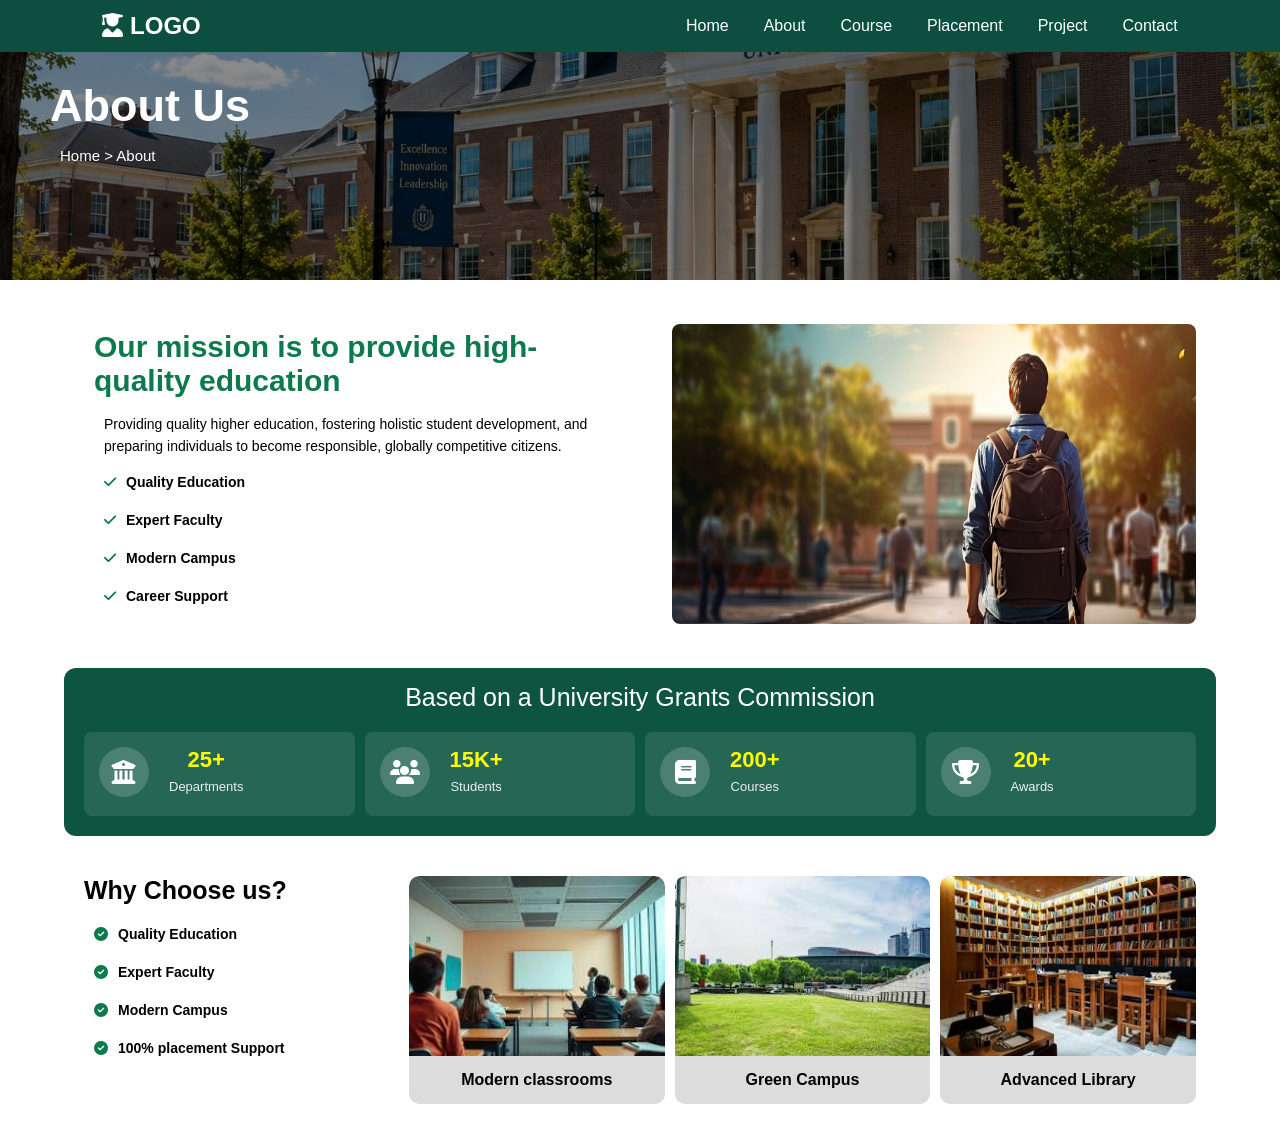
==== about.html @ 7f3f167f "initial" ====
<!DOCTYPE html>
<html lang="en">
<head>
    <meta charset="UTF-8">
    <meta name="viewport" content="width=device-width, initial-scale=1.0">
    <link rel="stylesheet" href="https://cdnjs.cloudflare.com/ajax/libs/font-awesome/6.5.1/css/all.min.css">
    <title>About Us - Education</title>
    <link rel="stylesheet" href="styles.css">
</head>
<body>
    <!-- Header -->
    <div class="container">
        <div class="header-content">
        <a href="index.html" class="logo"><i class="fa-solid fa-user-graduate"></i> LOGO</a>
        <input type="checkbox" id="menu" class="menu-card">
        <label for="menu"class="menu-icon">
          <i class="fa-solid fa-bars"></i>
        </label>
        <nav class="nav-menu">
          <a href="index.html">Home</a>
          <a href="about.html">About</a>
          <a href="course.html">Course</a>
          <a href="placement.html">Placement</a>
          <a href="project.html">Project</a>
          <a href="contact.html">Contact</a>
        </nav>
          </div>
          <section class="about-hero">
        <div class="about-overlay">
            <h1>About Us</h1>
            <p>Home > About</p>
        </div>
    </section>
          <div class="about-cont">
          <div class="abt-left">
             <h1>Our mission is to provide high-quality education</h1>
             <p class="abt-txt">Providing quality higher education, fostering holistic student development, and preparing individuals to become responsible, globally competitive citizens.</p>
             <p class="abt-txt1"><i class="fa-solid fa-check"></i>Quality Education</p>
             <p class="abt-txt1"><i class="fa-solid fa-check"></i>Expert Faculty</p>
             <p class="abt-txt1"><i class="fa-solid fa-check"></i>Modern Campus</p>
             <p class="abt-txt1"><i class="fa-solid fa-check"></i>Career Support</p>
          </div>
          <div class="abt-right">
            <img src="./assets/mission1 image.jpg">
          </div>
      </div>

      <div class="abt-card">
        <h1>Based on a University Grants Commission</h1>
        <div class="abt-card1">
          <div class="abt-i">
           <i class="fa-solid fa-building-columns"></i>
           </div>
           <div class="abt-c">
           <h3>25+</h3>
           <p>Departments</p>
           </div>
        </div>
        <div class="abt-card2">
          <div class="abt-i">
          <i class="fa-solid fa-users"></i>
          </div>
          <div class="abt-c">
          <h3>15K+</h3>
          <p>Students</p>
          </div>
        </div>
        <div class="abt-card3">
          <div class="abt-i">
          <i class="fa-solid fa-book"></i>
          </div>
          <div class="abt-c">
          <h3>200+</h3>
          <p>Courses</p>
          </div>
        </div>
        <div class="abt-card4">
          <div class="abt-i">
            <i class="fa-solid fa-trophy"></i>
          </div>
          <div class="abt-c">
            <h3>20+</h3>
            <p>Awards</p>
          </div>
        </div>
      </div>


      <div class="about-content3">
          <div class="abt-left1">
             <h1>Why Choose us? </h1>
             <p class="abt-txt1"><i class="fa-solid fa-circle-check"></i>Quality Education</p>
             <p class="abt-txt1"><i class="fa-solid fa-circle-check"></i>Expert Faculty</p>
             <p class="abt-txt1"><i class="fa-solid fa-circle-check"></i>Modern Campus</p>
             <p class="abt-txt1"><i class="fa-solid fa-circle-check"></i>100% placement Support</p>
          </div>
          <div class="abt-right1">
            <div class="img1">
              <img src="./assets/class img.jfif">
              <p>Modern classrooms</p></div>
            <div class="img2">
              <img src="./assets/campus img.jfif">
            <p>Green Campus</p></div>
            <div class="img3">
              <img src="./assets/lib img.jfif">
            <p>Advanced Library</p></div>
          </div>
      </div>
    </div>
    </div>
</body>
</html>
---- styles.css ----
* {
  margin: 0;
  padding: 0;
  box-sizing: border-box;
  font-family: 'Segoe UI', Tahoma, Geneva, Verdana, sans-serif;
}

body {
  background: #f5f7fa;
}

/* Overall Container */
.container {
  background: #fff;
  box-shadow: 0 2px 10px rgba(0, 0, 0, 0.05);
  position: sticky;
  top: 0;
  z-index: 15;
  padding-bottom:20px;
}

/* Common Styles for all pages */
.header-content {
  display: flex;
  justify-content: space-between;
  align-items: center;
  position:fixed;
  z-index:999;
  background-color:#0d4f3f;
  width:100%;
  padding: 12px 8%;
  margin: 0 auto;
}

.logo {
  font-size: 24px;
  font-weight: 700;
  color: white;
  text-decoration: none;
}

.menu-card {
  display: none;
}

.nav-menu {
  display: flex;
  gap: 35px;
}

.nav-menu a {
  text-decoration: none;
  color: white;
  font-weight: 500;
  transition: 0.3s;
}

.nav-menu a:hover {
  color: rgb(255, 255, 110);
}

.menu-icon {
  display: none;
  font-size: 24px;
  color: white;
  cursor: pointer;
}

.header-btn,
.btn {
  background: #0d7a4d;
  color: white;
  padding: 10px 15px;
  border: none;
  border-radius: 6px;
  font-weight: 600;
  cursor: pointer;
  transition: 0.3s;
}

.header-btn:hover,
.btn:hover {
  background: #0a5d3b;
  transform: translateY(-2px);
}

/* ======================  HomePage-Styles  =======================*/
.hero {
  position: relative;
  height: 450px;
  background-image: url("./assets/College bgimg.jpeg");
  background-size: cover;
  background-position: center;
  display: flex;
  align-items: center;
  padding: 0 8%;
}

.hero::before {
  content: '';
  position: absolute;
  top: 0;
  left: 0;
  right: 0;
  bottom: 0;
  background: linear-gradient(90deg, rgba(238, 230, 230, 0.653) 0%, #e6dede79 20%, rgba(255, 255, 255, 0) 100%);
}

.hero-content {
  position: relative;
  max-width: 550px;
  z-index: 2;
}

.hero h1 {
  font-size: 40px;
  line-height: 1.2;
  color: #1a1a1a;
  margin-bottom: 20px;
  font-weight: 800;
}

.hero p {
  width: 80%;
  font-size: 16px;
  color: black;
  font-weight: bold;
  margin-bottom: 30px;
  line-height: 1.6;
}

.features-1 {
  padding: 60px 8%;
  margin-top: -80px;
  position: relative;
  z-index: 3;
}

.features-container-1 {
  display: grid;
  grid-template-columns: repeat(3, 1fr);
  gap: 30px;
  max-width: 1400px;
  margin: 0 auto;
}

.card-1 {
  background: white;
  padding: 35px 30px;
  min-height: 250px;
  border-radius: 12px;
  box-shadow: 0 5px 20px rgba(0, 0, 0, 0.08);
  transition: 0.3s;
}

.card-1:hover {
  transform: translateY(-8px);
  box-shadow: 0 10px 30px rgba(0, 0, 0, 0.12);
}

.card-icon {
  margin-bottom: 20px;
  display: flex;
  gap: 15px;
}

.card-icon i {
  font-size: 24px;
  color: #0d7a4d;
}

.card-1 h3 {
  font-size: 20px;
  color: #1a1a1a;
  font-weight: 700;
}

.card-1 p {
  font-size: 14px;
  color: #666;
  line-height: 1.6;
  margin-bottom: 20px;
}

.card-link {
  color: #0d7a4d;
  text-decoration: none;
  font-weight: 600;
  font-size: 14px;
}

.updates-section {
  padding: 80px 5%;
  background: white;
}

.updates-wrapper {
  max-width: 1300px;
  margin: 0 auto 60px;
  display: flex;
  gap: 12px;
}

.quicklinks-box {
  width: 250px;
  padding: 10px;
  border: 1px solid gainsboro;
  border-radius: 5px;
}

.quicklinks-box h3 {
  font-size: 24px;
  font-weight: 700;
  color: #111827;
  margin-bottom: 20px;
}

.quicklinks-list {
  list-style: none;
  padding: 0;
  margin: 0;
}

.quicklinks-list li {
  border-bottom: 1px solid #e5e7eb;
}

.quicklinks-list li:last-child {
  border-bottom: none;
}

.quicklinks-list a {
  display: flex;
  justify-content: space-between;
  align-items: center;
  padding: 16px 0;
  text-decoration: none;
  color: #374151;
  font-size: 15px;
  font-weight: 500;
  transition: 0.3s;
}

.quicklinks-list a:hover {
  color: #047857;
  padding-left: 8px;
}

.quicklinks-list a i {
  font-size: 14px;
  color: #9ca3af;
  transition: 0.3s;
}

.quicklinks-list a:hover i {
  color: #047857;
}

.updates-box {
  flex: 1;
  border: 1px solid gainsboro;
  border-radius: 5px;
  padding: 10px;
}

.updates-header {
  display: flex;
  justify-content: space-between;
  align-items: center;
  margin-bottom: 25px;
}

.updates-header h3 {
  font-size: 24px;
  font-weight: 700;
  color: #111827;
}

.view-all-btn {
  background: #047857;
  color: white;
  padding: 10px 20px;
  border-radius: 8px;
  text-decoration: none;
  font-size: 14px;
  font-weight: 600;
  transition: 0.3s;
}

.view-all-btn:hover {
  background: #065f46;
}

.view-all-btn i {
  margin-left: 6px;
  font-size: 12px;
}

.news-cards {
  display: flex;
  gap: 25px;
}

.news-card {
  flex: 1;
  border-radius: 12px;
  overflow: hidden;
  box-shadow: 0 4px 12px rgba(0, 0, 0, 0.08);
  transition: 0.3s;
}

.news-card:hover {
  transform: translateY(-5px);
  box-shadow: 0 8px 20px rgba(0, 0, 0, 0.12);
}

.news-card img {
  width: 100%;
  height: 180px;
  object-fit: cover;
}

.news-content {
  padding: 18px;
}

.news-tag {
  display: inline-block;
  background: #f3f4f6;
  color: #047857;
  padding: 4px 12px;
  border-radius: 6px;
  font-size: 12px;
  font-weight: 600;
  margin-right: 10px;
}

.news-date {
  font-size: 13px;
  color: #6b7280;
}

.news-date i {
  margin-right: 4px;
}

.news-content h4 {
  font-size: 16px;
  font-weight: 600;
  color: #111827;
  line-height: 1.4;
  margin: 12px 0;
}

.news-content p {
  font-size: 13px;
  margin-bottom: 10px;
}

.read-more {
  color: #047857;
  text-decoration: none;
  font-size: 14px;
  font-weight: 600;
  transition: 0.3s;
}

.read-more:hover {
  color: #065f46;
}

.cta-banner {
  max-width: 1300px;
  margin: 0 auto;
  background: linear-gradient(rgba(4, 120, 87, 0.95), rgba(4, 120, 87, 0.95));
  padding: 50px 60px;
  border-radius: 12px;
  display: flex;
  justify-content: space-between;
  align-items: center;
}

.cta-content h2 {
  font-size: 32px;
  font-weight: 700;
  color: white;
  margin-bottom: 8px;
}

.cta-content p {
  font-size: 16px;
  color: rgba(255, 255, 255, 0.95);
}

.btn-apply-now {
  background: #fbbf24;
  color: #065f46;
  padding: 14px 36px;
  border: none;
  border-radius: 8px;
  font-size: 16px;
  font-weight: 700;
  cursor: pointer;
  white-space: nowrap;
  transition: 0.3s;
}

.btn-apply-now:hover {
  background: #f59e0b;
  transform: scale(1.05);
}

/* ======================  HomePage-Responsive  =======================*/
@media screen and (max-width: 992px) {
  .updates-wrapper {
    flex-direction: column;
  }

  .quicklinks-box {
    width: 100%;
  }

  .news-cards {
    flex-direction: column;
  }

  .cta-banner {
    flex-direction: column;
    text-align: center;
    gap: 25px;
    padding: 40px 30px;
  }

  .cta-content h2 {
    font-size: 28px;
  }
}

@media screen and (max-width: 576px) {
  .updates-section {
    padding: 60px 20px;
  }

  .updates-header {
    flex-direction: column;
    align-items: flex-start;
    gap: 15px;
  }

  .cta-content h2 {
    font-size: 24px;
  }

  .cta-content p {
    font-size: 14px;
  }
}

@media (max-width: 968px) {
  .nav-menu {
    display: block;
  }

  .nav-menu a {
    color:black;
    margin: 0 10px;
  }

  .menu-icon {
    display: none;
  }

  .header-btn {
    display: none;
  }

  .hero {
    height: 500px;
  }

  .hero h1 {
    font-size: 42px;
  }

  .features-container-1 {
    grid-template-columns: repeat(3, 1fr);
  }

  .features-1 {
    margin-top: 0;
  }
}

@media (max-width: 768px) {
  .nav-menu {
    position: fixed;
    top: 15.6%;
    right: -100%;
    width: 70%;
    background-color: #fff;
    padding: 20px;
    box-shadow: -5px 0 15px rgb(0, 0, 0, 0.1);
    display: flex;
    flex-direction: column;
    align-items: flex-start;
    border-radius: 10px;
    gap: 20px;
    transition: right 0.4s ease;
    z-index: 999;
  }

  .nav-menu a {
    margin: auto;
  }

  .menu-icon {
    display: block;
  }

  .menu-card:checked~.nav-menu {
    right: 0;
  }

  .header-content {
    padding: 15px 5%;
  }

  .logo {
    font-size: 20px;
  }

  .hero {
    height: 450px;
    padding: 0 5%;
  }

  .hero::before {
    background: linear-gradient(90deg, rgba(251, 246, 246, 0.3) 0%, rgba(239, 234, 234, 0.432) 10%, rgba(255, 255, 255, 0.5) 30%);
  }

  .hero h1 {
    font-size: 32px;
  }

  .hero p {
    font-size: 14px;
  }

  .btn {
    padding: 10px 24px;
    font-size: 14px;
  }

  .features-1 {
    padding: 40px 5%;
  }

  .features-container-1 {
    grid-template-columns: 1fr;
    gap: 20px;
  }

  .card-1 {
    padding: 25px 20px;
  }

  .card-icon {
    width: 200px;
  }

  .card-1 h3 {
    font-size: 18px;
  }
}

@media (max-width: 480px) {
  .hero {
    height: 400px;
  }

  .hero h1 {
    font-size: 28px;
    margin-bottom: 15px;
  }

  .hero p {
    margin-bottom: 20px;
  }

  .card-icon {
    width: 45px;
    height: 45px;
  }

  .card-icon i {
    font-size: 20px;
  }
}

/* ************************************************************************************ */
/* *********************************************************************************** */

/* ======================  AboutPage-Styles  =======================*/
.about-hero {
  height: 280px;
  background: url('./assets/abt(bg)-img.jpeg') center/cover;
  position: relative;
}

.about-overlay {
  background: rgba(0, 0, 0, .45);
  width: 100%;
  height: 100%;
  padding: 80px 50px;
  color: white;
}

.about-overlay h1 {
  font-size: 45px;
  margin-bottom: 10px;
}

.about-overlay p {
  font-size: 15px;
}

.about-cont {
  min-height: 200px;
  width: 90%;
  margin: 20px auto;
  display: flex;
  align-items: center;
  gap: 4%;
  padding: 20px;
}

.abt-left {
  flex: 1;
  padding: 10px;
  color: black;
}

.abt-left h1 {
  width: 85%;
  font-size: 30px;
  margin-bottom: 15px;
  color: #0d7a4d;
}

.abt-txt1 {
  font-size: 14px;
  font-weight: 600;
  margin-bottom: 8px;
}

.abt-txt {
  font-size: 14px;
  line-height: 1.6;
  margin-bottom: 10px;
}

.abt-txt1 i {
  color: #0d7a4d;
  margin-right: 10px;
}

.abt-right {
  flex: 1;
}

.abt-right img {
  width: 100%;
  display: block;
  height: 300px;
  border-radius: 8px;
}

.abt-card {
  background-color: #0d5540;
  padding: 15px 20px;
  padding-bottom: 20px;
  border-radius: 12px;
  margin: 20px auto;
  width: 90%;
}

.abt-card h1 {
  color: #fff;
  font-size: 25px;
  text-align: center;
  margin-bottom: 10px;
  font-weight: 500;
  grid-column: 1 / -1;
}

.abt-card {
  display: grid;
  grid-template-columns: repeat(4, 1fr);
  gap: 10px;
}

.abt-card1,
.abt-card2,
.abt-card3,
.abt-card4 {
  background: rgba(255, 255, 255, 0.1);
  padding: 15px;
  border-radius: 8px;
  text-align: center;
  color: #fff;
  display: flex;
}

.abt-i {
  display: flex;
  justify-content: center;
  align-items: center;
  height: 50px;
  width: 50px;
  background-color: rgba(255, 255, 255, 0.171);
  border-radius: 50%;
  margin-right: 20px;
}

.abt-card1,
.abt-card2,
.abt-card3,
.abt-card4 {
  transition:transform 0.5s ease;
}

.abt-card1:hover,
.abt-card2:hover,
.abt-card3:hover,
.abt-card4:hover{
background-color: #1a5c4e;
transform:scale(0.9);

}

.abt-card1 i,
.abt-card2 i,
.abt-card3 i,
.abt-card4 i {
  font-size: 24px;
  display: block;
}

.abt-card1 h3,
.abt-card2 h3,
.abt-card3 h3,
.abt-card4 h3 {
  color: yellow;
  font-size: 22px;
  margin: 0px;
}

.abt-card1 p,
.abt-card2 p,
.abt-card3 p,
.abt-card4 p {
  font-size: 13px;
  margin: 0;
  opacity: 0.9;
}

.about-content3 {
  width: 90%;
  min-height: 250px;
  margin: auto;
  display: flex;
  padding: 20px;
  gap: 10px;
  align-items: flex-start;
}

.about-content3 h1 {
  margin-bottom: 15px;
  font-size: 25px;
}

.abt-left1 {
  flex: 1;
}

.abt-right1 {
  flex: 2.5;
  display: grid;
  grid-template-columns: repeat(3, 1fr);
  gap: 10px;
}

.img1,
.img2,
.img3 {
  width: 100%;
  height: auto;
  margin: 0px;
  background-color: gainsboro;
  border-radius: 10px;
  overflow: hidden;
}

.img1 p,
.img2 p,
.img3 p {
  margin-left: 10px;
  margin-bottom: 10px;
  font-weight: 600;
  text-align: center;
}

.img1 img,
.img2 img,
.img3 img {
  border-top-right-radius: 10px;
  border-top-left-radius: 10px;
  height: 180px;
  width: 100%;
  object-fit: cover;
  display: block;
  transition:transform 0.5s ease;
}
.img1 img:hover,
.img2 img:hover,
.img3 img:hover {
   transform:scale(1.03);
}
/* ======================  AboutPage-Responsive  =======================*/
@media screen and (max-width: 992px) {
  .about-cont {
    gap: 25px;
    padding: 15px;
  }

  .abt-left h1 {
    width: 100%;
    font-size: 26px;
  }

  .abt-right img {
    height: 250px;
  }

  .about-content3 {
    gap: 20px;
  }

  .abt-left1 {
    width: 35%;
  }

  .abt-right1 {
    width: 65%;
    grid-template-columns: repeat(3, 1fr);
  }

  .img1,
  .img2,
  .img3 {
    width: 100%;
    margin: 0;
  }

  .abt-card {
    grid-template-columns: repeat(2, 1fr);
  }

  .abt-card h1 {
    font-size: 18px;
  }
}

@media screen and (max-width: 768px) {
  .about-hero {
    height: 220px;
  }

  .about-overlay {
    padding: 50px 25px;
  }

  .about-overlay h1 {
    margin-top:40px;
    font-size: 32px;
  }

  .about-cont {
    flex-direction: column;
    gap: 20px;
    width: 95%;
  }

  .abt-left,
  .abt-right {
    flex: none;
    width: 100%;
  }

  .abt-left h1 {
    width: 100%;
    font-size: 24px;
    text-align: center;
  }

  .abt-txt,
  .abt-txt1 {
    font-size: 13px;
  }

  .abt-right img {
    height: auto;
  }

  .about-content3 {
    flex-direction: column;
    width: 95%;
    padding: 15px;
  }

  .abt-left1,
  .abt-right1 {
    width: 100%;
  }

  .abt-left1 {
    margin-bottom: 20px;
  }

  .abt-left1 h1 {
    font-size: 22px;
    text-align: center;
  }

  .abt-right1 {
    grid-template-columns: 1fr;
    gap: 15px;
  }

  .img1,
  .img2,
  .img3 {
    width: 100%;
    height: auto;
  }

  .img1 img,
  .img2 img,
  .img3 img {
    height: 200px;
    object-fit: cover;
  }
}

@media screen and (max-width: 480px) {
  .about-content3 h1 {
    font-size: 20px;
  }

  .abt-txt1 {
    font-size: 13px;
  }

  .img1 img,
  .img2 img,
  .img3 img {
    height: 180px;
  }

  .abt-card {
    grid-template-columns: 1fr;
    padding: 20px 15px;
  }

  .abt-card h1 {
    font-size: 16px;
  }

  .abt-card1 h3,
  .abt-card2 h3,
  .abt-card3 h3,
  .abt-card4 h3 {
    font-size: 20px;
  }

  .about-cont {
    padding: 10px;
    margin: 10px auto;
  }

  .abt-left {
    padding: 5px;
  }

  .abt-left h1 {
    width: 100%;
    font-size: 22px;
  }
}

/* ******************************************************************************* */
/* ****************************************************************************** */

/* ======================  CoursePage-Styles  =======================*/
.course-hero {
  height: 280px;
  background: url('./assets/course img2.jpeg') top/cover;
  position: relative;
}

.course-overlay {
  background: rgba(0, 0, 0, .45);
  width: 100%;
  height: 100%;
  padding: 80px 50px;
  color: white;
}

.course-overlay h1 {
  font-size: 45px;
  margin-bottom: 10px;
}

.course-overlay p {
  font-size: 15px;
}

.features {
  display: grid;
  grid-template-columns: repeat(4, 1fr);
  gap: 20px;
  padding: 30px;
}

.feature-box {
  background: rgb(247, 243, 243);
  border: 1px solid #eee;
  text-align: center;
  padding: 25px;
  border-radius: 10px;
}

.feature-box i {
  color: #00695c;
  font-size: 28px;
  margin-bottom: 15px;
}

.categories {
  padding: 0 30px 30px;
}

.categories h2 {
  margin-bottom: 25px;
}

.course-grid {
  display: grid;
  grid-template-columns: repeat(4, 1fr);
  gap: 20px;
}

.course-card {
  border: 1px solid #ececec;
  border-radius: 12px;
  padding: 25px;
  transition: all 0.3s ease;
  background: rgb(248, 245, 245);
}

.course-card:hover{
  transform:translateY(-8px);
  box-shadow:0 8px 25px rgba(10, 61, 50, 0.15);
  border:2px solid #076250;
}

.course-card i {
  color: #00796b;
  font-size: 30px;
  margin-bottom: 20px;
  transition:transform 0.4s;
}

.course-card i:hover{
  transform:rotate(10deg) scale(1.1);
  color:#f4d03f;
}
.course-card h3 {
  margin-bottom: 10px;
}

.course-card p {
  color: #666;
  margin-bottom: 20px;
}

.course-card span {
  color: #00796b;
  font-weight: bold;
}

.course-card span i {
  font-size: 15px;
}

.benefits {
  margin: 0 30px 30px;
  background: #f8f8f8;
  padding: 25px;
  border-radius: 15px;
}

.benefits h2 {
  margin-bottom: 25px;
}

.benefit-content {
  display: flex;
  gap: 40px;
  align-items: center;
}

.benefit-image img {
  width: 450px;
  border-radius: 10px;
}

.benefit-text ul {
  list-style: none;
}

.benefit-text li {
  margin-bottom: 18px;
  font-size: 18px;
}

.benefit-text li i {
  margin-right: 5px;
  color: #065f46;
}

.benefit-text button {
  margin-top: 20px;
  background: #ffc928;
  color: #065f46;
  border: none;
  padding: 12px 28px;
  border-radius: 8px;
  font-weight: bold;
  cursor: pointer;
  transition:transform 0.5s ease;
}

.benefit-text button:hover{
  transform:scale(1.05);
}
/* ======================  CoursePage-Responsive  =======================*/
@media(max-width:992px) {

  .features,
  .course-grid {
    grid-template-columns: repeat(2, 1fr);
  }

  .benefit-content {
    flex-direction: column;
  }

  .benefit-image img {
    width: 100%;
  }
}

@media(max-width:768px) {
  .course-hero {
    height: 220px;
  }

  .course-overlay {
    padding: 50px 25px;
  }

  .course-overlay h1 {
    margin-top:40px;
    font-size: 32px;
  }

  header {
    flex-direction: column;
    gap: 20px;
  }

  nav {
    flex-wrap: wrap;
    justify-content: center;
  }

  .features,
  .course-grid {
    grid-template-columns: 1fr;
  }
}

/* ************************************************************************** */
/* **************************************************************************** */

/* ======================  PlacementPage-Styles  =======================*/
.place-hero {
  height: 280px;
  background: url('./assets/placement img1.jpeg') top/cover;
  position: relative;
}

.place-overlay {
  background: rgba(0, 0, 0, .45);
  width: 100%;
  height: 100%;
  padding: 80px 50px;
  color: white;
}

.place-overlay h1 {
  font-size: 45px;
  margin-bottom: 10px;
}

.place-overlay p {
  font-size: 15px;
}

.features1 {
  display: grid;
  grid-template-columns: repeat(4, 1fr);
  gap: 10px;
  padding: 30px;
}

.feature-box1 {
  background: rgb(247, 243, 243);
  border: 1px solid #eee;
  text-align: center;
  padding: 25px;
  border-radius: 10px;
}

.feature-box1 i {
  color: #00695c;
  font-size: 28px;
  margin-bottom: 15px;
}

.placement-card {
  width: 90%;
  margin: auto;
  margin-top: 20px;
  margin-bottom: 20px;
  min-height: 300px;
  display: flex;
}

.placement1 {
  flex: 1;
}

.placement1 ul {
  list-style: none;
}

.placement1 h1,
li,
p {
  margin: 10px;
  line-height: 28px;
}

.placement1 li>i {
  color: #065f46;
}

.placement2 {
  flex: 1;
  border: 1px solid gray;
  border-radius: 8px;
  padding: 15px;
}

.placement2 h1 {
  font-size: 20px;
  font-weight: 600;
  margin-bottom: 16px;
  color: #1a1a1a;
  font-family: 'Poppins', sans-serif;
}

.cards-wrapper {
  display: grid;
  grid-template-columns: repeat(3, 1fr);
  gap: 16px;
}

.placement2-cards {
  border: 1px solid #e0e0e0;
  border-radius: 8px;
  padding: 20px;
  background: #fff;
  height: 70px;
  display: flex;
  align-items: center;
  justify-content: center;
  transition: all 0.3s ease;
}

.placement2-cards:hover {
  border-color: #7b61ff;
  box-shadow: 0 4px 12px rgba(123, 97, 255, 0.12);
  transform: translateY(-3px);
}

.placement2-cards img {
  max-width: 100%;
  max-height: 38px;
  object-fit: contain;
}

/* =====================  PlacementPage-Responsive  ===================== */
@media (max-width: 992px) {
  .features1 {
    grid-template-columns: repeat(2, 1fr);
    gap: 15px;
    padding: 25px 20px;
  }

  .placement-card {
    flex-direction: column;
    gap: 25px;
    width: 95%;
  }

  .placement1 h1 {
    font-size: 22px;
  }

  .placement2 {
    width: 100%;
    padding: 15px;
  }
}

@media (max-width: 576px) {
  .place-hero {
    height: 220px;
  }

  .place-overlay {
    padding: 50px 25px;
  }

  .place-overlay h1 {
    margin-top:40px;
    font-size: 32px;
  }

  .features1 {
    grid-template-columns: 1fr;
    padding: 20px 15px;
    gap: 12px;
  }

  .feature-box1 {
    padding: 20px;
  }

  .feature-box1 i {
    font-size: 24px;
  }

  .placement-card {
    margin-top: 15px;
    margin-bottom: 15px;
  }

  .placement1 h1,
  .placement2 h1 {
    font-size: 20px;
  }

  .placement1 p {
    font-size: 14px;
    line-height: 24px;
  }

  .placement1 li {
    font-size: 14px;
  }

  .cards-wrapper {
    grid-template-columns: repeat(2, 1fr);
    gap: 10px;
  }

  .placement2-cards {
    padding: 12px;
    height: 60px;
  }

  .placement2-cards img {
    max-height: 28px;
  }
}

@media (max-width: 400px) {
  .cards-wrapper {
    gap: 8px;
  }

  .placement2-cards {
    height: 55px;
    padding: 10px;
  }
}

/* *****************************************************************************/
/* *****************************************************************************/

/* =================== Projectpage-Style ========================== */
.pro-hero {
  height: 280px;
  background: url('https://images.unsplash.com/photo-1523240795612-9a054b0db644?w=1400') center/cover;
  position: relative;
}

.pro-overlay {
  background: rgba(0, 0, 0, .45);
  width: 100%;
  height: 100%;
  padding: 80px 50px;
  color: white;
}

.pro-overlay h1 {
  font-size: 45px;
  margin-bottom: 10px;
}

.pro-overlay p {
  font-size: 15px;
}

.pro-section {
  padding: 40px;
}

.section-title {
  display: flex;
  justify-content: space-between;
  align-items: center;
  margin-bottom: 25px;
}

.section-title button {
  border: none;
  background: #eee;
  padding: 10px 20px;
  border-radius: 8px;
  color: rgb(17, 48, 17);
  font-weight: bold;
}

.pro-section h2 {
  margin-bottom: 25px;
}

.pro-grid {
  display: grid;
  grid-template-columns: repeat(3, 1fr);
  gap: 25px;
}

.pro-card {
  background: white;
  border-radius: 12px;
  overflow: hidden;
  box-shadow: 0 4px 12px rgba(0, 0, 0, .08);
}

.pro-card img {
  width: 100%;
  height: 220px;
  object-fit: cover;
}

.pro-card-content {
  padding: 15px;
}

.pro-card-content span {
  color: #777;
  font-size: 14px;
}

.pro-card-content h3 {
  margin-top: 8px;
  margin-bottom: 5px;
}

.pro-card-content p {
  color: #666;
}

/* ======================  ProjectPage-Responsive  =======================*/
@media(max-width:992px) {
  .pro-grid {
    grid-template-columns: repeat(3, 1fr);
  }
}

@media(max-width:768px) {
  .pro-grid {
    grid-template-columns: 1fr;
  }

  .pro-hero {
    height: 220px;
  }

  .pro-overlay {
    padding: 50px 25px;
  }

  .pro-overlay h1 {
    margin-top:40px;
    font-size: 32px;
  }

  .pro-section {
    padding: 20px;
  }
}

/* ******************************************************************************** */
/* ******************************************************************************** */


/* ========== ContactPage-Style ========== */
.contact-hero {
  height: 280px;
  background: url('./assets/cont(bg)-img.jpeg') center/cover;
  position: relative;
}

.contact-overlay {
  background: rgba(0, 0, 0, .45);
  width: 100%;
  height: 100%;
  padding: 80px 50px;
  color: white;
}

.contact-overlay h1 {
  font-size: 45px;
  margin-bottom: 10px;
}

.contact-overlay p {
  font-size: 15px;
}

.contact-section {
  padding: 60px 0;
  background: #f8f9fa;
}

.cont-container1 {
  width: 90%;
  margin: auto;
  padding: 20px;
}

.contact-grid {
  display: grid;
  grid-template-columns: repeat(2, minmax(0, 1fr));
  gap: 50px;
  align-items: start;
}

.contact-left,
.contact-right {
  width: 100%;
  min-width: 0;
}

.contact-left h2,
.contact-right h2 {
  font-size: 24px;
  font-weight: 700;
  margin-bottom: 24px;
  color: #212529;
}

.contact-form {
  display: flex;
  flex-direction: column;
  gap: 16px;
  margin-bottom: 40px;
}

.contact-form input,
.contact-form select,
.contact-form textarea {
  width: 100%;
  padding: 12px 16px;
  border: 1px solid #dee2e6;
  border-radius: 6px;
  font-size: 14px;
  font-family: 'Poppins', sans-serif;
  transition: 0.3s;
}

.contact-form textarea {
  resize: vertical;
}

.contact-form input:focus,
.contact-form select:focus,
.contact-form textarea:focus {
  outline: none;
  border: 2px solid #0a5d3b;
}

.submit-btn {
  background: #0a3d32;
  color: #fff;
  border: none;
  padding: 14px;
  border-radius: 6px;
  font-size: 15px;
  font-weight: 600;
  cursor: pointer;
  transition: 0.3s;
}

.submit-btn:hover {
  background: #0d4f3f;
}

.newsletter-box {
  background: #fff;
  padding: 24px;
  border-radius: 8px;
  box-shadow: 0 2px 10px rgba(0, 0, 0, 0.05);
}

.newsletter-box h3 {
  font-size: 18px;
  margin-bottom: 8px;
}

.newsletter-box p {
  font-size: 14px;
  color: #6c757d;
  margin-bottom: 16px;
}

.newsletter-form {
  display: flex;
  gap: 8px;
  flex-wrap: wrap;
}

.newsletter-form input {
  flex: 1;
  min-width: 200px;
  padding: 10px 14px;
  border: 1px solid #dee2e6;
  border-radius: 6px;
  font-size: 14px;
}

.newsletter-form input:focus {
  outline: none;
  border: 2px solid #0d4f3f;
}

.newsletter-form button {
  background: #0a3d32;
  color: #fff;
  border: none;
  padding: 10px 24px;
  border-radius: 6px;
  font-size: 14px;
  font-weight: 600;
  cursor: pointer;
  transition: 0.3s;
}

.newsletter-form button:hover {
  background: #0d4f3f;
}

.info-item {
  display: flex;
  align-items: center;
  gap: 14px;
  margin-bottom: 18px;
  font-size: 15px;
  word-break: break-word;
}

.info-item i {
  color: #0a3d32;
  font-size: 18px;
  min-width: 20px;
}

.location {
  margin: 32px 0;
}

.location h3 {
  font-size: 18px;
  margin-bottom: 16px;
}

.location iframe {
  width: 100%;
  height: 250px;
  border-radius: 8px;
  display: block;
}

.follow-us h3 {
  font-size: 18px;
  margin-bottom: 16px;
}

.social-icons {
  display: flex;
  gap: 12px;
  flex-wrap: wrap;
}

.social-icons a {
  width: 40px;
  height: 40px;
  background: #0a3d32;
  color: #fff;
  border-radius: 50%;
  display: flex;
  align-items: center;
  justify-content: center;
  text-decoration: none;
  transition: 0.3s;
}

.social-icons a:hover {
  background: #0d4f3f;
  transform: translateY(-3px);
}

.footer1 {
  width: 95%;
  margin: auto;
  background: #0a3d32;
  color: #fff;
  border-radius: 10px;
  padding: 30px 0px 0px; 
}

.foot-container {
  padding: 10px 30px;
}

.footer-grid {
  display: grid;
  grid-template-columns: repeat(4, 1fr);
  gap: 10px;
  margin-bottom: 40px;
}

.footer-col h4 {
  font-size: 16px;
  font-weight: 600;
  margin-bottom: 16px;
}

.footer-col a {
  display: block;
  color: #b0d4c3;
  text-decoration: none;
  font-size: 14px;
  margin-bottom: 10px;
  transition: 0.3s;
}

.footer-col a:hover {
  color: #fff;
}

.footer-col p {
  color: #b0d4c3;
  font-size: 14px;
  margin-bottom: 12px;
}

.footer-col img {
  width: 40px;
  height: 40px;
  object-fit: cover;
  border-radius: 50%;
}

.logo-icon{
  display: flex;
  align-items: center;
  gap: 12px;
  font-size:25px;
}

.logo-cont h3 {
  width:100px;
  height:50px;
  background-color: #1a1a1a;
  margin:0px;
}
.logo-cont{
  margin:0px;
}

.footer-newsletter {
  display: flex;
  gap: 8px;
}

.footer-newsletter input {
  flex: 1;
  width: 100%;
  padding: 10px 14px;
  border: 1px solid #1a5c4e;
  border-radius: 6px;
  background: #0d4f3f;
  color: #fff;
}

.footer-newsletter input::placeholder {
  color: #b0d4c3;
}

.footer-newsletter input:focus {
  outline: none;
  border: 2px solid #f4d03f;
}

.footer-newsletter button {
  background: #f4d03f;
  color: #0a3d32;
  border: none;
  padding: 10px 14px;
  border-radius: 6px;
  cursor: pointer;
  transition: 0.3s;
}

.footer-newsletter button:hover {
  transform: scale(1.05);
}

.footer-bottom {
  border-top: 1px solid #1a5c4e;
  padding: 15px 0;
  display: flex;
  justify-content: space-between;
  align-items: center;
  gap: 20px;
  color: #b0d4c3;
  font-size: 14px;
}

.footer-links {
  display: flex;
  gap: 24px;
}

.footer-links a {
  color: #b0d4c3;
  text-decoration: none;
}

.footer-links a:hover {
  color: #fff;
}

/* ======================  ContactPage-Responsive  =======================*/
@media (max-width:992px) {
  .cont-container1 {
    width: 95%;
    padding: 15px;
  }

  .contact-grid {
    grid-template-columns: 1fr;
    gap: 40px;
  }

  .contact-left h2,
  .contact-right h2 {
    font-size: 22px;
  }

  .footer {
    width: 95%;
  }

  .foot-container {
    padding: 10px 20px;
  }

  .footer-grid {
    grid-template-columns: repeat(2, minmax(0, 1fr));
    gap: 30px;
  }
}

@media (max-width:768px) {
  .contact-hero {
    height: 220px;
  }

  .contact-overlay {
    padding: 50px 25px;
  }

  .contact-overlay h1 {
    font-size: 32px;
    margin-top:40px;
  }

  .contact-section {
    padding: 40px 0;
  }

  .cont-container1 {
    width: 95%;
    padding: 10px;
  }

  .contact-left h2,
  .contact-right h2 {
    font-size: 20px;
    margin-bottom: 20px;
  }

  .contact-form {
    gap: 14px;
  }

  .newsletter-box {
    padding: 20px;
  }

  .location {
    margin: 25px 0;
  }

  .footer {
    width: 95%;
    padding-top: 40px;
  }

  .footer-grid {
    grid-template-columns: 1fr;
    gap: 25px;
  }

  .footer-bottom {
    flex-direction: column;
    text-align: center;
  }

  .footer-links {
    justify-content: center;
    flex-wrap: wrap;
  }
}

@media (max-width:576px) {

  .contact-form input,
  .contact-form select,
  .contact-form textarea {
    font-size: 13px;
    padding: 10px 14px;
  }

  .submit-btn {
    font-size: 14px;
    padding: 12px;
  }

  .newsletter-box {
    padding: 18px;
  }

  .newsletter-box h3 {
    font-size: 16px;
  }

  .newsletter-box p {
    font-size: 13px;
  }

  .newsletter-form {
    flex-direction: column;
  }

  .newsletter-form input {
    min-width: 100%;
  }

  .newsletter-form button {
    width: 100%;
    padding: 12px;
  }

  .footer {
    width: 100%;
    border-radius: 0;
    margin-bottom: 0;
  }

  .foot-container {
    padding: 10px 15px;
  }

  .footer-newsletter {
    flex-direction: column;
  }

  .footer-newsletter button {
    width: 100%;
  }

  .footer-links {
    flex-direction: column;
    gap: 8px;
  }

  .footer-bottom {
    font-size: 12px;
  }
}

@media (max-width:400px) {
  .contact-grid {
    gap: 30px;
  }

  .social-icons {
    gap: 10px;
  }

  .social-icons a {
    width: 34px;
    height: 34px;
    font-size: 13px;
  }

  .footer-col h4 {
    font-size: 15px;
  }

  .footer-col a {
    font-size: 13px;
  }
}

/* ******************************************************************************* */
/* ******************************************************************************* */
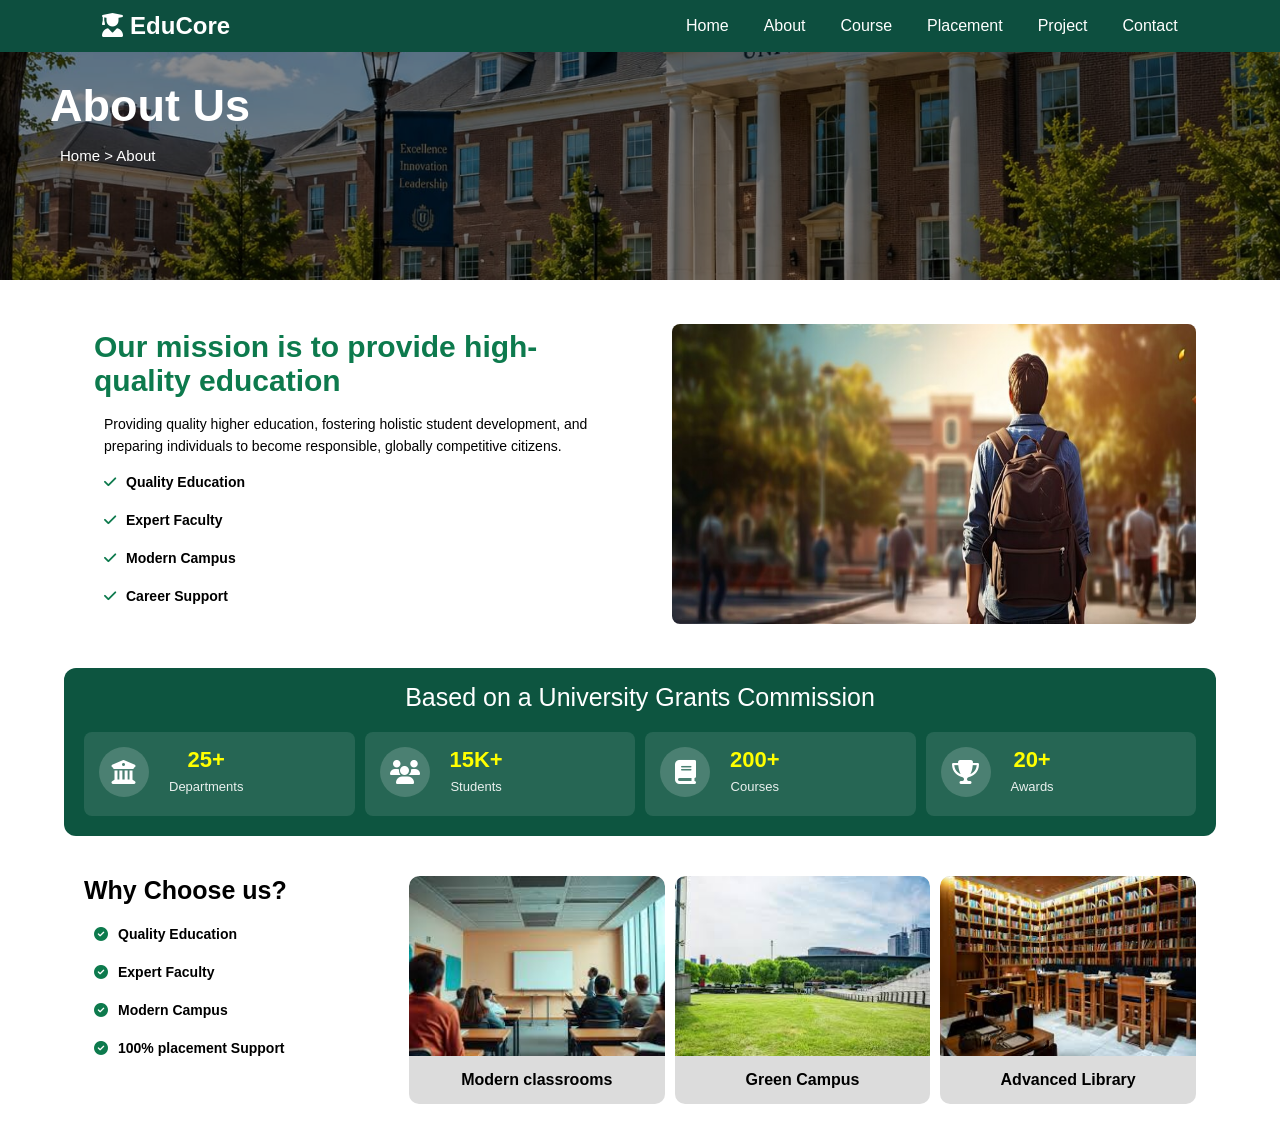
==== commit 9f888d4a: "Update about.html" ====
--- a/about.html
+++ b/about.html
@@ -11,7 +11,7 @@
     <!-- Header -->
     <div class="container">
         <div class="header-content">
-        <a href="index.html" class="logo"><i class="fa-solid fa-user-graduate"></i> LOGO</a>
+        <a href="index.html" class="logo"><i class="fa-solid fa-user-graduate"></i> EduCore</a>
         <input type="checkbox" id="menu" class="menu-card">
         <label for="menu"class="menu-icon">
           <i class="fa-solid fa-bars"></i>
@@ -109,4 +109,4 @@
     </div>
     </div>
 </body>
-</html>+</html>
